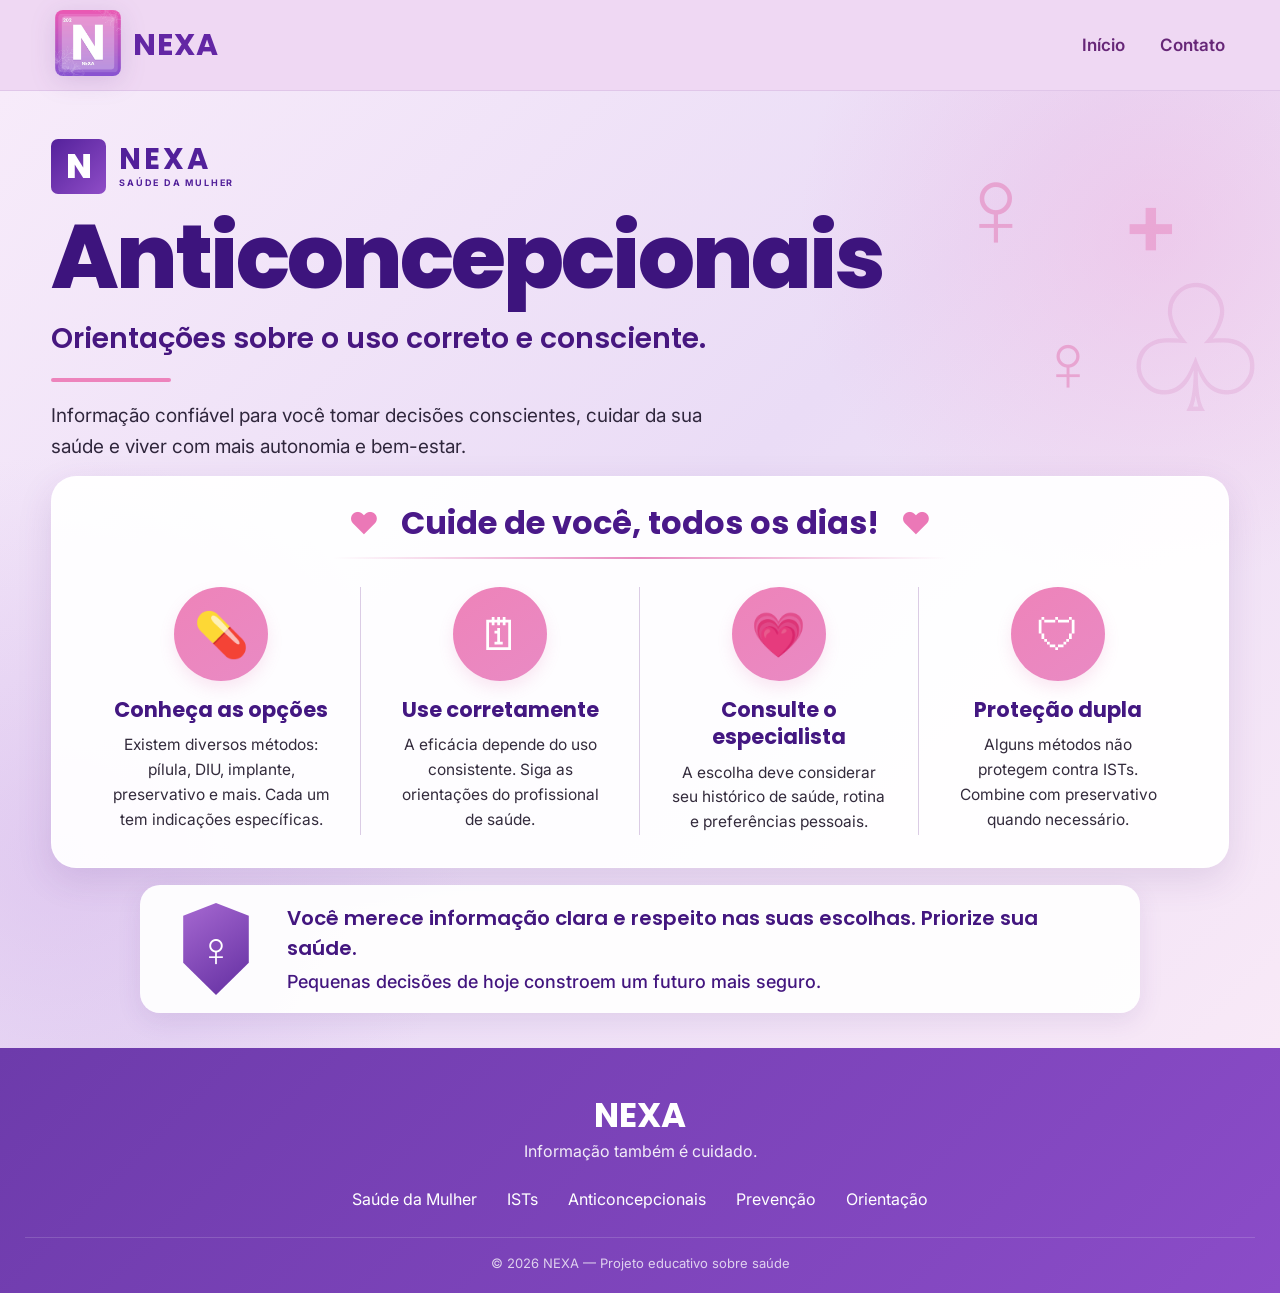
==== anticoncepcionais.html @ 10650842 "Add files via upload" ====
<!DOCTYPE html>
<html lang="pt-br">

<head>
    <meta charset="UTF-8">
    <meta name="viewport" content="width=device-width, initial-scale=1.0">

    <link rel="stylesheet" href="style4.css">

    <title>NEXA - Anticoncepcionais</title>
</head>

<body>

    <!-- =========================
         HEADER
    ========================== -->

    <header id="top">

        <div id="top1">

            <div>
                <img id="simbolo" src="img/logo.jpeg" alt="Logo NEXA">
            </div>

            <div id="nametitle">
                <h2>NEXA</h2>
            </div>

        </div>


        <nav id="nav1">

            <a href="index.html">Início</a>
            <a href="contato.html">Contato</a>

        </nav>

    </header>


    <!-- =========================
         CONTEÚDO
    ========================== -->

    <main class="pagina-anticoncepcionais">

        <!-- HERO -->

        <section class="hero-anticoncepcionais">

            <div class="hero-ant-texto">

                <div class="marca-ant">

                    <span class="logo-n-ant">N</span>

                    <div>
                        <strong>NEXA</strong>
                        <small>SAÚDE DA MULHER</small>
                    </div>

                </div>


                <h1>
                    Anticoncepcionais
                </h1>


                <h2>
                    Orientações sobre o uso correto e consciente.
                </h2>


                <div class="linha-rosa"></div>


                <p>
                    Informação confiável para você tomar decisões conscientes,
                    cuidar da sua saúde e viver com mais autonomia e bem-estar.
                </p>

            </div>


            <!-- DECORAÇÃO -->

            <div class="decoracao-ant">

                <span class="simbolo-feminino">♀</span>

                <span class="simbolo-mais">+</span>

                <span class="utero">♧</span>

                <span class="simbolo-feminino pequeno">
                    ♀
                </span>

            </div>

        </section>


        <!-- =========================
             CARDS
        ========================== -->

        <section class="box-ant">

            <div class="titulo-box-ant">

                <span>♥</span>

                <h2>
                    Cuide de você, todos os dias!
                </h2>

                <span>♥</span>

            </div>


            <div class="linha-box-ant"></div>


            <div class="cards-ant">


                <!-- CARD 1 -->

                <article class="card-ant">

                    <div class="icone-ant">
                        💊
                    </div>

                    <h3>
                        Conheça as opções
                    </h3>

                    <p>
                        Existem diversos métodos:
                        pílula, DIU, implante,
                        preservativo e mais.
                        Cada um tem indicações
                        específicas.
                    </p>

                </article>


                <!-- CARD 2 -->

                <article class="card-ant">

                    <div class="icone-ant">
                        🗓
                    </div>

                    <h3>
                        Use corretamente
                    </h3>

                    <p>
                        A eficácia depende do uso
                        consistente. Siga as
                        orientações do profissional
                        de saúde.
                    </p>

                </article>


                <!-- CARD 3 -->

                <article class="card-ant">

                    <div class="icone-ant">
                        💗
                    </div>

                    <h3>
                        Consulte o especialista
                    </h3>

                    <p>
                        A escolha deve considerar
                        seu histórico de saúde,
                        rotina e preferências
                        pessoais.
                    </p>

                </article>


                <!-- CARD 4 -->

                <article class="card-ant">

                    <div class="icone-ant">
                        🛡
                    </div>

                    <h3>
                        Proteção dupla
                    </h3>

                    <p>
                        Alguns métodos não
                        protegem contra ISTs.
                        Combine com preservativo
                        quando necessário.
                    </p>

                </article>

            </div>

        </section>


        <!-- =========================
             MENSAGEM FINAL
        ========================== -->

        <section class="mensagem-ant">

            <div class="escudo-ant">
                ♀
            </div>


            <div class="texto-mensagem-ant">

                <p>
                    Você merece informação clara e respeito nas suas escolhas.
                    Priorize sua saúde.
                </p>

                <p>
                    Pequenas decisões de hoje constroem um futuro mais seguro.
                </p>

            </div>

        </section>

    </main>


    <!-- =========================
         FOOTER
    ========================== -->

    <footer id="rodape">

        <div class="rodape-logo">
            <h2>NEXA</h2>

            <p>
                Informação também é cuidado.
            </p>
        </div>


        <div class="rodape-links">

            <a href="saude.html">
                Saúde da Mulher
            </a>

            <a href="ist.html">
                ISTs
            </a>

            <a href="anticoncepcionais.html">
                Anticoncepcionais
            </a>

            <a href="prevencao.html">
                Prevenção
            </a>

            <a href="orientacao.html">
                Orientação
            </a>

        </div>


        <div class="rodape-copy">

            <p>
                © 2026 NEXA — Projeto educativo sobre saúde
            </p>

        </div>

    </footer>

</body>

</html>
---- style4.css ----
@import url('https://fonts.googleapis.com/css2?family=Inter:wght@400;500;600;700&family=Poppins:wght@500;600;700;800&display=swap');


/* =====================================================
   RESET
===================================================== */

* {
    margin: 0;
    padding: 0;
    box-sizing: border-box;
}

html {
    scroll-behavior: smooth;
}

body {
    font-family: 'Inter', sans-serif;
    color: #24183d;
    background: #f3e6f8;
}


/* =====================================================
   HEADER + NAV
===================================================== */

#top {
    width: 100%;

    display: flex;
    align-items: center;
    justify-content: space-between;

    padding: 8px 50px;

    background: rgba(239, 215, 243, 0.95);

    backdrop-filter: blur(18px);
    -webkit-backdrop-filter: blur(18px);

    border-bottom: 1px solid rgba(91, 42, 137, 0.10);

    position: sticky;
    top: 0;

    z-index: 1000;
}


/* LOGO */

#top1 {
    display: flex;
    align-items: center;

    gap: 12px;
}


#simbolo {
    width: 58px;
    height: 58px;

    object-fit: contain;

    border-radius: 8px;

    transition: 0.3s ease;

    filter: drop-shadow(
        0 5px 12px rgba(80, 35, 130, 0.15)
    );
}


#simbolo:hover {
    transform: scale(1.05);
}


#nametitle h2 {
    margin: 0;

    font-family: 'Poppins', sans-serif;

    font-size: 27px;

    font-weight: 700;

    letter-spacing: 1px;

    color: #6326a4;
}


/* =====================================================
   NAV
===================================================== */

#nav1 {
    display: flex;

    align-items: center;

    gap: 28px;
}


#nav1 a {
    position: relative;

    padding: 8px 0;

    color: #672778;

    text-decoration: none;

    font-family: 'Inter', sans-serif;

    font-size: 15px;

    font-weight: 600;

    transition: 0.3s ease;
}


#nav1 a::after {
    content: "";

    position: absolute;

    left: 50%;
    bottom: 0;

    width: 0;
    height: 3px;

    transform: translateX(-50%);

    border-radius: 10px;

    background: linear-gradient(
        90deg,
        #e45cae,
        #7840bd
    );

    transition: 0.3s ease;
}


#nav1 a:hover {
    color: #46177b;
}


#nav1 a:hover::after {
    width: 100%;
}


/* =====================================================
   PÁGINA ANTICONCEPCIONAIS
===================================================== */

.pagina-anticoncepcionais {
    min-height: 100vh;

    padding: 35px 4% 35px;

    overflow: hidden;

    background:
        radial-gradient(
            circle at 90% 15%,
            rgba(238, 165, 216, .35),
            transparent 25%
        ),

        radial-gradient(
            circle at 5% 80%,
            rgba(191, 147, 223, .30),
            transparent 28%
        ),

        linear-gradient(
            135deg,
            #f7ebfa,
            #eadcf6 50%,
            #f8e9f7
        );
}


/* =====================================================
   HERO
===================================================== */

.hero-anticoncepcionais {
    position: relative;

    width: min(1350px, 100%);

    min-height: 300px;

    margin: auto;

    display: flex;

    align-items: center;
}


.hero-ant-texto {
    position: relative;

    z-index: 5;

    max-width: 850px;
}


/* =====================================================
   LOGO DO HERO
===================================================== */

.marca-ant {
    display: flex;

    align-items: center;

    gap: 10px;

    margin-bottom: 15px;
}


.logo-n-ant {
    width: 46px;
    height: 46px;

    display: flex;

    align-items: center;
    justify-content: center;

    border-radius: 7px;

    background: linear-gradient(
        135deg,
        #54219b,
        #8f4dc7
    );

    color: white;

    font-family: 'Poppins', sans-serif;

    font-size: 29px;

    font-weight: 800;
}


.marca-ant strong {
    display: block;

    color: #52209a;

    font-family: 'Poppins', sans-serif;

    font-size: 25px;

    line-height: 1;

    letter-spacing: 3px;
}


.marca-ant small {
    display: block;

    margin-top: 3px;

    color: #52209a;

    font-size: 8px;

    font-weight: 700;

    letter-spacing: 1.8px;
}


/* =====================================================
   TÍTULO
===================================================== */

.hero-ant-texto h1 {
    margin: 0;

    color: #3d147d;

    font-family: 'Poppins', sans-serif;

    font-size: clamp(55px, 6vw, 82px);

    line-height: 1;

    font-weight: 800;

    letter-spacing: -3px;
}


.hero-ant-texto h2 {
    margin-top: 12px;

    color: #471780;

    font-family: 'Poppins', sans-serif;

    font-size: clamp(20px, 2vw, 28px);

    font-weight: 600;
}


.linha-rosa {
    width: 100px;

    height: 3px;

    margin: 15px 0;

    border-radius: 10px;

    background: #ed83bc;
}


.hero-ant-texto > p {
    max-width: 600px;

    color: #30273d;

    font-size: 17px;

    line-height: 1.6;
}


/* =====================================================
   DECORAÇÕES
===================================================== */

.decoracao-ant {
    position: absolute;

    right: -30px;
    top: 0;

    width: 530px;
    height: 320px;

    pointer-events: none;

    opacity: .55;
}


.simbolo-feminino {
    position: absolute;

    right: 220px;
    top: 15px;

    color: #e47fb9;

    font-size: 100px;

    font-family: Arial, sans-serif;
}


.simbolo-feminino.pequeno {
    right: 160px;
    top: 190px;

    font-size: 70px;
}


.simbolo-mais {
    position: absolute;

    right: 80px;
    top: 45px;

    color: #e88bc3;

    font-size: 75px;

    font-weight: 700;
}


.utero {
    position: absolute;

    right: -15px;
    top: 115px;

    color: #d78bc5;

    font-size: 150px;

    opacity: .5;
}


/* =====================================================
   CAIXA DOS CARDS
===================================================== */

.box-ant {
    position: relative;

    z-index: 10;

    width: min(1100px, 100%);

    margin: 0 auto;

    padding: 18px 25px 25px;

    background: rgba(255, 255, 255, .94);

    border-radius: 23px;

    border: 1px solid rgba(255,255,255,.8);

    box-shadow:
        0 12px 35px rgba(91,45,135,.13);
}


/* =====================================================
   TÍTULO DOS CARDS
===================================================== */

.titulo-box-ant {
    display: flex;

    align-items: center;

    justify-content: center;

    gap: 18px;
}


.titulo-box-ant h2 {
    color: #4a1989;

    font-family: 'Poppins', sans-serif;

    font-size: 28px;

    font-weight: 700;

    text-align: center;
}


.titulo-box-ant span {
    color: #eb78b7;

    font-size: 27px;
}


.linha-box-ant {
    width: 45%;

    height: 2px;

    margin: 7px auto 24px;

    background: linear-gradient(
        90deg,
        transparent,
        #e88bbf,
        transparent
    );
}


/* =====================================================
   CARDS
===================================================== */

.cards-ant {
    display: grid;

    grid-template-columns:
        repeat(4, 1fr);
}


.card-ant {
    min-height: 215px;

    padding: 0 25px;

    text-align: center;

    border-right:
        1px solid #dbcce5;
}


.card-ant:last-child {
    border-right: none;
}


/* =====================================================
   ÍCONES
===================================================== */

.icone-ant {
    width: 82px;
    height: 82px;

    margin: 0 auto 12px;

    display: flex;

    align-items: center;
    justify-content: center;

    border-radius: 50%;

    background: linear-gradient(
        145deg,
        #ee83b9,
        #e98ac4
    );

    color: white;

    font-size: 39px;

    box-shadow:
        0 7px 15px rgba(222,102,170,.15);

    transition: .3s ease;
}


.card-ant:hover .icone-ant {
    transform: translateY(-5px);
}


.card-ant h3 {
    margin-bottom: 7px;

    color: #431781;

    font-family: 'Poppins', sans-serif;

    font-size: 18px;

    line-height: 1.3;

    font-weight: 700;
}


.card-ant p {
    max-width: 210px;

    margin: auto;

    color: #332b3c;

    font-size: 14px;

    line-height: 1.55;
}


/* =====================================================
   MENSAGEM FINAL
===================================================== */

.mensagem-ant {
    position: relative;

    z-index: 10;

    width: min(920px, 100%);

    min-height: 95px;

    margin: 17px auto 0;

    padding: 15px 30px;

    display: flex;

    align-items: center;

    gap: 25px;

    background: rgba(255,255,255,.94);

    border-radius: 20px;

    box-shadow:
        0 8px 25px rgba(91,45,135,.10);
}


.escudo-ant {
    width: 70px;
    height: 80px;

    flex-shrink: 0;

    display: flex;

    align-items: center;
    justify-content: center;

    clip-path:
        polygon(
            50% 0,
            90% 14%,
            90% 65%,
            50% 100%,
            10% 65%,
            10% 14%
        );

    background: linear-gradient(
        145deg,
        #a96bd3,
        #602c9f
    );

    color: white;

    font-size: 42px;
}


.texto-mensagem-ant {
    flex: 1;
}


.texto-mensagem-ant p {
    color: #43167f;

    font-size: 17px;

    line-height: 1.45;

    font-weight: 500;
}


.texto-mensagem-ant p:first-child {
    font-family: 'Poppins', sans-serif;

    font-size: 18px;

    font-weight: 600;

    margin-bottom: 3px;
}


/* =====================================================
   FOOTER
===================================================== */

#rodape {
    padding: 35px 20px 18px;

    text-align: center;

    color: white;

    background: linear-gradient(
        135deg,
        #6d3bab,
        #8b4cc8
    );
}


.rodape-logo h2 {
    font-family: 'Poppins', sans-serif;

    font-size: 30px;
}


.rodape-logo p {
    font-size: 14px;

    opacity: .9;
}


.rodape-links {
    display: flex;

    justify-content: center;

    flex-wrap: wrap;

    gap: 24px;

    margin: 25px 0;
}


.rodape-links a {
    color: white;

    text-decoration: none;

    font-size: 14px;

    transition: .3s;
}


.rodape-links a:hover {
    color: #f3a3d1;
}


.rodape-copy {
    padding-top: 17px;

    border-top:
        1px solid rgba(255,255,255,.2);

    font-size: 12px;

    opacity: .75;
}


/* =====================================================
   TABLET
===================================================== */

@media (max-width: 950px) {

    #top {
        padding: 8px 25px;
    }

    #nav1 {
        gap: 17px;
    }

    .decoracao-ant {
        right: -190px;

        opacity: .25;
    }

    .cards-ant {
        grid-template-columns:
            repeat(2, 1fr);

        row-gap: 25px;
    }

    .card-ant:nth-child(2) {
        border-right: none;
    }

}


/* =====================================================
   CELULAR
===================================================== */

@media (max-width: 600px) {

    /* HEADER */

    #top {
        flex-direction: column;

        align-items: center;
        justify-content: center;

        gap: 10px;

        padding: 13px 12px;
    }


    #top1 {
        gap: 9px;
    }


    #simbolo {
        width: 47px;
        height: 47px;
    }


    #nametitle h2 {
        font-size: 23px;
    }


    /* NAV */

    #nav1 {
        width: 100%;

        display: flex;

        flex-wrap: wrap;

        justify-content: center;

        gap: 7px 16px;
    }


    #nav1 a {
        font-size: 13px;
    }


    /* PÁGINA */

    .pagina-anticoncepcionais {
        padding: 25px 10px;
    }


    /* HERO */

    .hero-anticoncepcionais {
        display: block;

        min-height: auto;

        padding: 10px 5px 30px;

        text-align: center;
    }


    .marca-ant {
        justify-content: center;
    }


    .hero-ant-texto h1 {
        font-size: 43px;

        letter-spacing: -2px;
    }


    .hero-ant-texto h2 {
        font-size: 18px;

        line-height: 1.4;
    }


    .linha-rosa {
        margin: 13px auto;
    }


    .hero-ant-texto > p {
        font-size: 14px;

        line-height: 1.6;

        text-align: left;
    }


    .decoracao-ant {
        display: none;
    }


    /* BOX */

    .box-ant {
        width: 100%;

        padding: 18px 10px 20px;

        border-radius: 20px;
    }


    .titulo-box-ant {
        gap: 8px;
    }


    .titulo-box-ant h2 {
        font-size: 19px;
    }


    .titulo-box-ant span {
        font-size: 19px;
    }


    .linha-box-ant {
        width: 70%;
    }


    /* CARDS */

    .cards-ant {
        grid-template-columns: 1fr;
    }


    .card-ant {
        min-height: auto;

        padding: 27px 15px 30px;

        border-right: none;

        border-bottom:
            1px solid #dfd0e8;
    }


    .card-ant:last-child {
        border-bottom: none;
    }


    .icone-ant {
        width: 82px;
        height: 82px;
    }


    .card-ant h3 {
        font-size: 18px;
    }


    .card-ant p {
        max-width: 320px;

        font-size: 14px;
    }


    /* MENSAGEM */

    .mensagem-ant {
        width: 100%;

        padding: 17px;

        gap: 14px;

        align-items: flex-start;
    }


    .escudo-ant {
        width: 52px;
        height: 62px;

        font-size: 31px;
    }


    .texto-mensagem-ant p {
        font-size: 13px;
    }


    .texto-mensagem-ant p:first-child {
        font-size: 14px;
    }


    /* FOOTER */

    #rodape {
        padding: 30px 15px 15px;
    }


    .rodape-links {
        gap: 13px 20px;
    }

}

/* =====================================================
   AUMENTO GERAL DO LAYOUT
===================================================== */

/* HEADER */
#top {
    min-height: 88px;
    padding: 10px 55px;
}

#simbolo {
    width: 66px;
    height: 66px;
}

#nametitle h2 {
    font-size: 30px;
}

#nav1 {
    gap: 35px;
}

#nav1 a {
    font-size: 17px;
    padding: 10px 0;
}


/* =====================================================
   HERO
===================================================== */

.hero-anticoncepcionais {
    width: min(1450px, 100%);
    min-height: 350px;
}

.hero-ant-texto {
    max-width: 900px;
}

.marca-ant {
    gap: 13px;
    margin-bottom: 18px;
}

.logo-n-ant {
    width: 55px;
    height: 55px;
    font-size: 34px;
}

.marca-ant strong {
    font-size: 29px;
}

.marca-ant small {
    font-size: 9px;
}


/* TÍTULO PRINCIPAL */

.hero-ant-texto h1 {
    font-size: clamp(65px, 7vw, 95px);
}

.hero-ant-texto h2 {
    font-size: clamp(23px, 2.2vw, 31px);
    margin-top: 15px;
}

.linha-rosa {
    width: 120px;
    height: 4px;
    margin: 18px 0;
}

.hero-ant-texto > p {
    max-width: 700px;
    font-size: 19px;
    line-height: 1.65;
}


/* =====================================================
   DECORAÇÕES
===================================================== */

.decoracao-ant {
    width: 600px;
    height: 370px;
}

.simbolo-feminino {
    font-size: 115px;
}

.simbolo-feminino.pequeno {
    font-size: 82px;
}

.simbolo-mais {
    font-size: 85px;
}

.utero {
    font-size: 175px;
}


/* =====================================================
   CAIXA DOS CARDS
===================================================== */

.box-ant {
    width: min(1200px, 100%);
    padding: 22px 30px 32px;
    border-radius: 25px;
}


/* TÍTULO */

.titulo-box-ant {
    gap: 22px;
}

.titulo-box-ant h2 {
    font-size: 32px;
}

.titulo-box-ant span {
    font-size: 30px;
}

.linha-box-ant {
    width: 55%;
    margin: 10px auto 28px;
}


/* =====================================================
   CARDS
===================================================== */

.card-ant {
    min-height: 245px;
    padding: 0 30px;
}


/* ÍCONES */

.icone-ant {
    width: 94px;
    height: 94px;
    margin-bottom: 15px;
    font-size: 44px;
}


/* TÍTULOS DOS CARDS */

.card-ant h3 {
    font-size: 21px;
    line-height: 1.3;
    margin-bottom: 10px;
}


/* TEXTOS */

.card-ant p {
    max-width: 245px;
    font-size: 15.5px;
    line-height: 1.6;
}


/* =====================================================
   MENSAGEM FINAL
===================================================== */

.mensagem-ant {
    width: min(1000px, 100%);
    min-height: 120px;
    padding: 18px 35px;
    gap: 30px;
}


/* ESCUDO */

.escudo-ant {
    width: 82px;
    height: 92px;
    font-size: 48px;
}


/* TEXTO */

.texto-mensagem-ant p {
    font-size: 18px;
    line-height: 1.5;
}

.texto-mensagem-ant p:first-child {
    font-size: 20px;
    margin-bottom: 5px;
}


/* =====================================================
   FOOTER
===================================================== */

#rodape {
    padding: 42px 25px 22px;
}

.rodape-logo h2 {
    font-size: 34px;
}

.rodape-logo p {
    font-size: 16px;
}

.rodape-links {
    gap: 30px;
    margin: 28px 0;
}

.rodape-links a {
    font-size: 16px;
}

.rodape-copy {
    font-size: 13px;
}



/* =====================================================
   CELULAR — MAIOR, MAS SEM ESTOURAR A TELA
===================================================== */

@media (max-width: 600px) {

    #top {
        min-height: 100px;
        padding: 14px 12px;
    }

    #simbolo {
        width: 54px;
        height: 54px;
    }

    #nametitle h2 {
        font-size: 26px;
    }

    #nav1 {
        gap: 9px 20px;
    }

    #nav1 a {
        font-size: 14px;
    }


    /* HERO */

    .hero-anticoncepcionais {
        padding: 15px 8px 35px;
    }

    .logo-n-ant {
        width: 52px;
        height: 52px;
        font-size: 32px;
    }

    .marca-ant strong {
        font-size: 27px;
    }

    .marca-ant small {
        font-size: 8px;
    }

    .hero-ant-texto h1 {
        font-size: 52px;
        letter-spacing: -2px;
    }

    .hero-ant-texto h2 {
        font-size: 21px;
    }

    .hero-ant-texto > p {
        font-size: 16px;
        line-height: 1.65;
    }


    /* CAIXA */

    .box-ant {
        padding: 22px 12px 20px;
    }

    .titulo-box-ant h2 {
        font-size: 22px;
    }

    .titulo-box-ant span {
        font-size: 22px;
    }


    /* CARDS */

    .card-ant {
        padding: 32px 15px 35px;
    }

    .icone-ant {
        width: 92px;
        height: 92px;
        font-size: 42px;
        margin-bottom: 16px;
    }

    .card-ant h3 {
        font-size: 21px;
    }

    .card-ant p {
        max-width: 340px;
        font-size: 15.5px;
        line-height: 1.6;
    }


    /* MENSAGEM */

    .mensagem-ant {
        padding: 20px;
        gap: 16px;
    }

    .escudo-ant {
        width: 60px;
        height: 70px;
        font-size: 35px;
    }

    .texto-mensagem-ant p {
        font-size: 14.5px;
    }

    .texto-mensagem-ant p:first-child {
        font-size: 16px;
    }


    /* FOOTER */

    #rodape {
        padding: 35px 15px 18px;
    }

    .rodape-logo h2 {
        font-size: 32px;
    }

    .rodape-logo p {
        font-size: 15px;
    }

    .rodape-links {
        gap: 14px 22px;
    }

    .rodape-links a {
        font-size: 14px;
    }

}
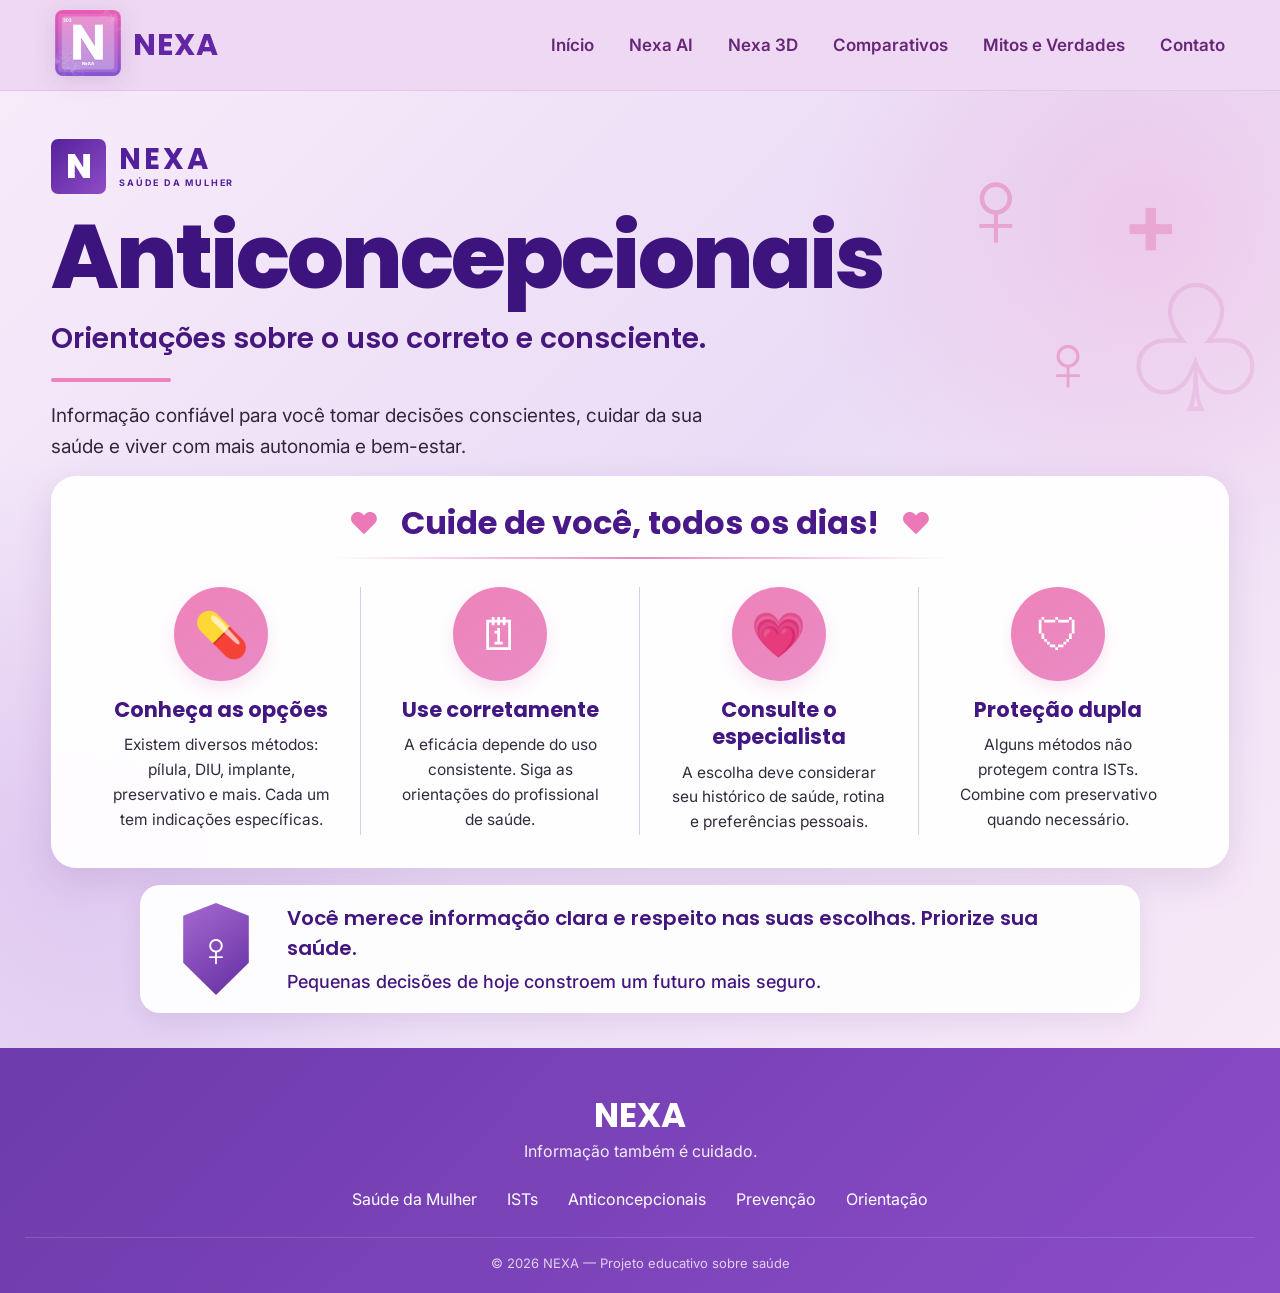
==== commit 50064675: "Add files via upload" ====
--- a/anticoncepcionais.html
+++ b/anticoncepcionais.html
@@ -30,13 +30,21 @@
 
         </div>
 
-
-        <nav id="nav1">
-
-            <a href="index.html">Início</a>
-            <a href="contato.html">Contato</a>
-
-        </nav>
+<nav id="nav1">
+
+    <a href="index.html">Início</a>
+
+    <a href="nexa-ai.html">Nexa AI</a>
+
+    <a href="nexa-3d.html">Nexa 3D</a>
+
+    <a href="comparativos.html">Comparativos</a>
+
+    <a href="mitos-verdades.html">Mitos e Verdades</a>
+
+    <a href="contato.html">Contato</a>
+
+</nav>
 
     </header>
 
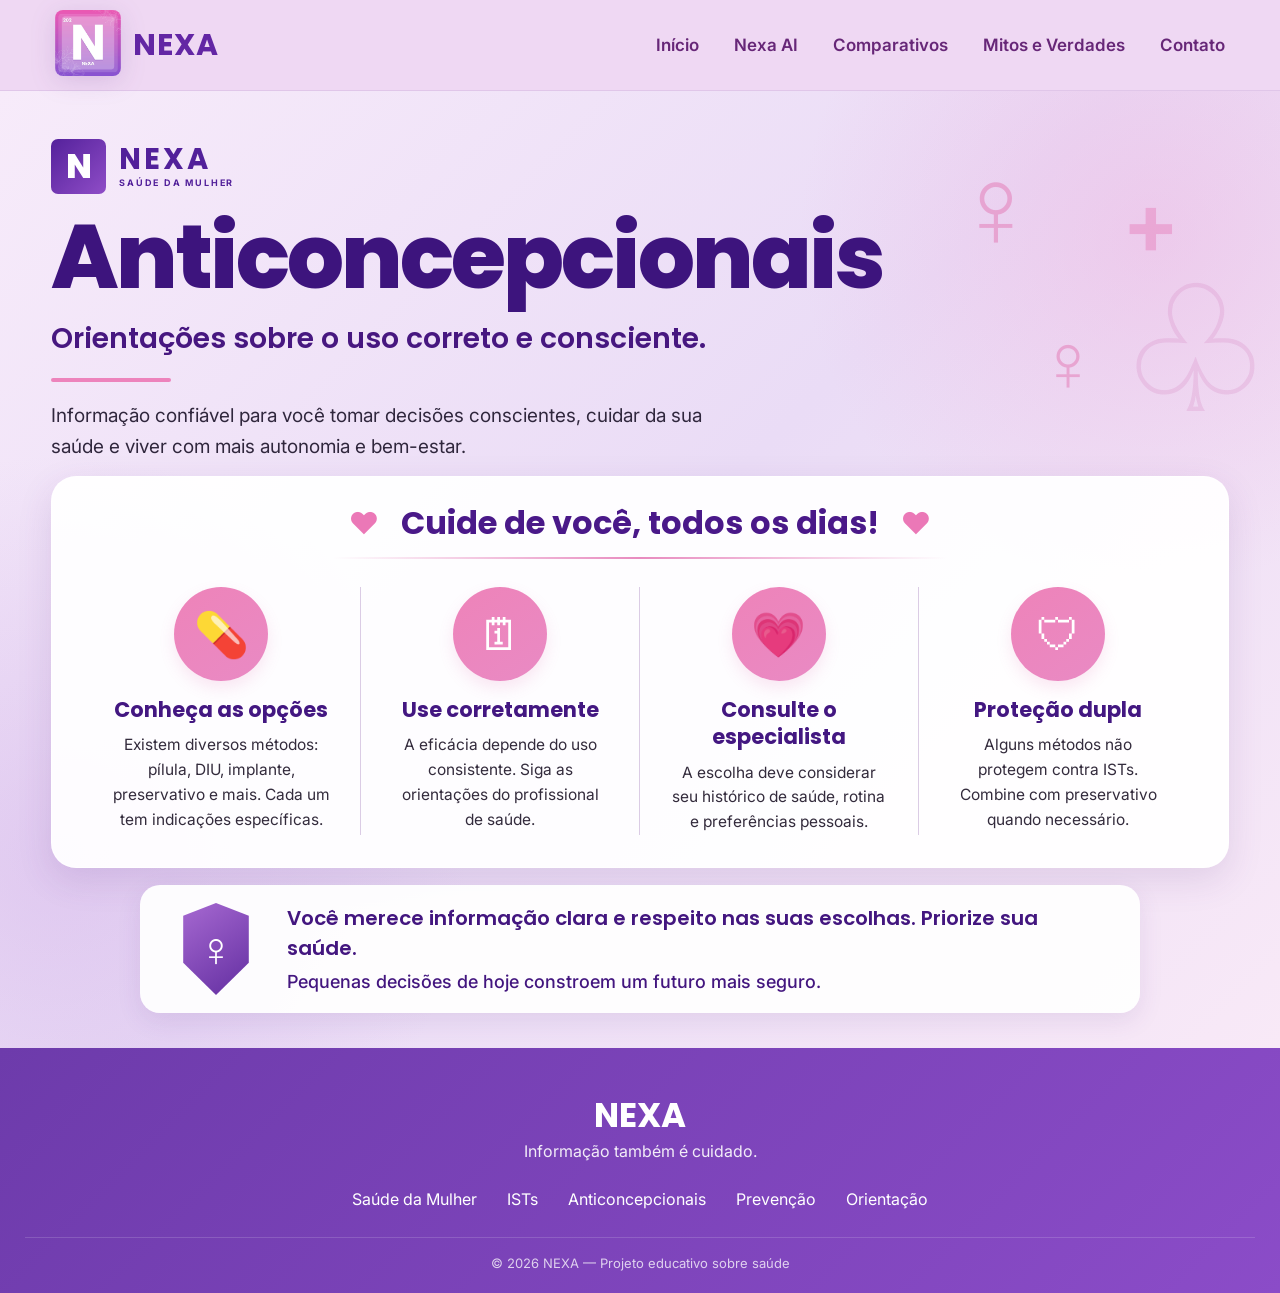
==== commit f250b27e: "Add files via upload" ====
--- a/anticoncepcionais.html
+++ b/anticoncepcionais.html
@@ -35,8 +35,6 @@
     <a href="index.html">Início</a>
 
     <a href="nexa-ai.html">Nexa AI</a>
-
-    <a href="nexa-3d.html">Nexa 3D</a>
 
     <a href="comparativos.html">Comparativos</a>
 
--- a/style4.css
+++ b/style4.css
@@ -1,1422 +1,1422 @@
-@import url('https://fonts.googleapis.com/css2?family=Inter:wght@400;500;600;700&family=Poppins:wght@500;600;700;800&display=swap');
-
-
-/* =====================================================
-   RESET
-===================================================== */
-
-* {
-    margin: 0;
-    padding: 0;
-    box-sizing: border-box;
-}
-
-html {
-    scroll-behavior: smooth;
-}
-
-body {
-    font-family: 'Inter', sans-serif;
-    color: #24183d;
-    background: #f3e6f8;
-}
-
-
-/* =====================================================
-   HEADER + NAV
-===================================================== */
-
-#top {
-    width: 100%;
-
-    display: flex;
-    align-items: center;
-    justify-content: space-between;
-
-    padding: 8px 50px;
-
-    background: rgba(239, 215, 243, 0.95);
-
-    backdrop-filter: blur(18px);
-    -webkit-backdrop-filter: blur(18px);
-
-    border-bottom: 1px solid rgba(91, 42, 137, 0.10);
-
-    position: sticky;
-    top: 0;
-
-    z-index: 1000;
-}
-
-
-/* LOGO */
-
-#top1 {
-    display: flex;
-    align-items: center;
-
-    gap: 12px;
-}
-
-
-#simbolo {
-    width: 58px;
-    height: 58px;
-
-    object-fit: contain;
-
-    border-radius: 8px;
-
-    transition: 0.3s ease;
-
-    filter: drop-shadow(
-        0 5px 12px rgba(80, 35, 130, 0.15)
-    );
-}
-
-
-#simbolo:hover {
-    transform: scale(1.05);
-}
-
-
-#nametitle h2 {
-    margin: 0;
-
-    font-family: 'Poppins', sans-serif;
-
-    font-size: 27px;
-
-    font-weight: 700;
-
-    letter-spacing: 1px;
-
-    color: #6326a4;
-}
-
-
-/* =====================================================
-   NAV
-===================================================== */
-
-#nav1 {
-    display: flex;
-
-    align-items: center;
-
-    gap: 28px;
-}
-
-
-#nav1 a {
-    position: relative;
-
-    padding: 8px 0;
-
-    color: #672778;
-
-    text-decoration: none;
-
-    font-family: 'Inter', sans-serif;
-
-    font-size: 15px;
-
-    font-weight: 600;
-
-    transition: 0.3s ease;
-}
-
-
-#nav1 a::after {
-    content: "";
-
-    position: absolute;
-
-    left: 50%;
-    bottom: 0;
-
-    width: 0;
-    height: 3px;
-
-    transform: translateX(-50%);
-
-    border-radius: 10px;
-
-    background: linear-gradient(
-        90deg,
-        #e45cae,
-        #7840bd
-    );
-
-    transition: 0.3s ease;
-}
-
-
-#nav1 a:hover {
-    color: #46177b;
-}
-
-
-#nav1 a:hover::after {
-    width: 100%;
-}
-
-
-/* =====================================================
-   PÁGINA ANTICONCEPCIONAIS
-===================================================== */
-
-.pagina-anticoncepcionais {
-    min-height: 100vh;
-
-    padding: 35px 4% 35px;
-
-    overflow: hidden;
-
-    background:
-        radial-gradient(
-            circle at 90% 15%,
-            rgba(238, 165, 216, .35),
-            transparent 25%
-        ),
-
-        radial-gradient(
-            circle at 5% 80%,
-            rgba(191, 147, 223, .30),
-            transparent 28%
-        ),
-
-        linear-gradient(
-            135deg,
-            #f7ebfa,
-            #eadcf6 50%,
-            #f8e9f7
-        );
-}
-
-
-/* =====================================================
-   HERO
-===================================================== */
-
-.hero-anticoncepcionais {
-    position: relative;
-
-    width: min(1350px, 100%);
-
-    min-height: 300px;
-
-    margin: auto;
-
-    display: flex;
-
-    align-items: center;
-}
-
-
-.hero-ant-texto {
-    position: relative;
-
-    z-index: 5;
-
-    max-width: 850px;
-}
-
-
-/* =====================================================
-   LOGO DO HERO
-===================================================== */
-
-.marca-ant {
-    display: flex;
-
-    align-items: center;
-
-    gap: 10px;
-
-    margin-bottom: 15px;
-}
-
-
-.logo-n-ant {
-    width: 46px;
-    height: 46px;
-
-    display: flex;
-
-    align-items: center;
-    justify-content: center;
-
-    border-radius: 7px;
-
-    background: linear-gradient(
-        135deg,
-        #54219b,
-        #8f4dc7
-    );
-
-    color: white;
-
-    font-family: 'Poppins', sans-serif;
-
-    font-size: 29px;
-
-    font-weight: 800;
-}
-
-
-.marca-ant strong {
-    display: block;
-
-    color: #52209a;
-
-    font-family: 'Poppins', sans-serif;
-
-    font-size: 25px;
-
-    line-height: 1;
-
-    letter-spacing: 3px;
-}
-
-
-.marca-ant small {
-    display: block;
-
-    margin-top: 3px;
-
-    color: #52209a;
-
-    font-size: 8px;
-
-    font-weight: 700;
-
-    letter-spacing: 1.8px;
-}
-
-
-/* =====================================================
-   TÍTULO
-===================================================== */
-
-.hero-ant-texto h1 {
-    margin: 0;
-
-    color: #3d147d;
-
-    font-family: 'Poppins', sans-serif;
-
-    font-size: clamp(55px, 6vw, 82px);
-
-    line-height: 1;
-
-    font-weight: 800;
-
-    letter-spacing: -3px;
-}
-
-
-.hero-ant-texto h2 {
-    margin-top: 12px;
-
-    color: #471780;
-
-    font-family: 'Poppins', sans-serif;
-
-    font-size: clamp(20px, 2vw, 28px);
-
-    font-weight: 600;
-}
-
-
-.linha-rosa {
-    width: 100px;
-
-    height: 3px;
-
-    margin: 15px 0;
-
-    border-radius: 10px;
-
-    background: #ed83bc;
-}
-
-
-.hero-ant-texto > p {
-    max-width: 600px;
-
-    color: #30273d;
-
-    font-size: 17px;
-
-    line-height: 1.6;
-}
-
-
-/* =====================================================
-   DECORAÇÕES
-===================================================== */
-
-.decoracao-ant {
-    position: absolute;
-
-    right: -30px;
-    top: 0;
-
-    width: 530px;
-    height: 320px;
-
-    pointer-events: none;
-
-    opacity: .55;
-}
-
-
-.simbolo-feminino {
-    position: absolute;
-
-    right: 220px;
-    top: 15px;
-
-    color: #e47fb9;
-
-    font-size: 100px;
-
-    font-family: Arial, sans-serif;
-}
-
-
-.simbolo-feminino.pequeno {
-    right: 160px;
-    top: 190px;
-
-    font-size: 70px;
-}
-
-
-.simbolo-mais {
-    position: absolute;
-
-    right: 80px;
-    top: 45px;
-
-    color: #e88bc3;
-
-    font-size: 75px;
-
-    font-weight: 700;
-}
-
-
-.utero {
-    position: absolute;
-
-    right: -15px;
-    top: 115px;
-
-    color: #d78bc5;
-
-    font-size: 150px;
-
-    opacity: .5;
-}
-
-
-/* =====================================================
-   CAIXA DOS CARDS
-===================================================== */
-
-.box-ant {
-    position: relative;
-
-    z-index: 10;
-
-    width: min(1100px, 100%);
-
-    margin: 0 auto;
-
-    padding: 18px 25px 25px;
-
-    background: rgba(255, 255, 255, .94);
-
-    border-radius: 23px;
-
-    border: 1px solid rgba(255,255,255,.8);
-
-    box-shadow:
-        0 12px 35px rgba(91,45,135,.13);
-}
-
-
-/* =====================================================
-   TÍTULO DOS CARDS
-===================================================== */
-
-.titulo-box-ant {
-    display: flex;
-
-    align-items: center;
-
-    justify-content: center;
-
-    gap: 18px;
-}
-
-
-.titulo-box-ant h2 {
-    color: #4a1989;
-
-    font-family: 'Poppins', sans-serif;
-
-    font-size: 28px;
-
-    font-weight: 700;
-
-    text-align: center;
-}
-
-
-.titulo-box-ant span {
-    color: #eb78b7;
-
-    font-size: 27px;
-}
-
-
-.linha-box-ant {
-    width: 45%;
-
-    height: 2px;
-
-    margin: 7px auto 24px;
-
-    background: linear-gradient(
-        90deg,
-        transparent,
-        #e88bbf,
-        transparent
-    );
-}
-
-
-/* =====================================================
-   CARDS
-===================================================== */
-
-.cards-ant {
-    display: grid;
-
-    grid-template-columns:
-        repeat(4, 1fr);
-}
-
-
-.card-ant {
-    min-height: 215px;
-
-    padding: 0 25px;
-
-    text-align: center;
-
-    border-right:
-        1px solid #dbcce5;
-}
-
-
-.card-ant:last-child {
-    border-right: none;
-}
-
-
-/* =====================================================
-   ÍCONES
-===================================================== */
-
-.icone-ant {
-    width: 82px;
-    height: 82px;
-
-    margin: 0 auto 12px;
-
-    display: flex;
-
-    align-items: center;
-    justify-content: center;
-
-    border-radius: 50%;
-
-    background: linear-gradient(
-        145deg,
-        #ee83b9,
-        #e98ac4
-    );
-
-    color: white;
-
-    font-size: 39px;
-
-    box-shadow:
-        0 7px 15px rgba(222,102,170,.15);
-
-    transition: .3s ease;
-}
-
-
-.card-ant:hover .icone-ant {
-    transform: translateY(-5px);
-}
-
-
-.card-ant h3 {
-    margin-bottom: 7px;
-
-    color: #431781;
-
-    font-family: 'Poppins', sans-serif;
-
-    font-size: 18px;
-
-    line-height: 1.3;
-
-    font-weight: 700;
-}
-
-
-.card-ant p {
-    max-width: 210px;
-
-    margin: auto;
-
-    color: #332b3c;
-
-    font-size: 14px;
-
-    line-height: 1.55;
-}
-
-
-/* =====================================================
-   MENSAGEM FINAL
-===================================================== */
-
-.mensagem-ant {
-    position: relative;
-
-    z-index: 10;
-
-    width: min(920px, 100%);
-
-    min-height: 95px;
-
-    margin: 17px auto 0;
-
-    padding: 15px 30px;
-
-    display: flex;
-
-    align-items: center;
-
-    gap: 25px;
-
-    background: rgba(255,255,255,.94);
-
-    border-radius: 20px;
-
-    box-shadow:
-        0 8px 25px rgba(91,45,135,.10);
-}
-
-
-.escudo-ant {
-    width: 70px;
-    height: 80px;
-
-    flex-shrink: 0;
-
-    display: flex;
-
-    align-items: center;
-    justify-content: center;
-
-    clip-path:
-        polygon(
-            50% 0,
-            90% 14%,
-            90% 65%,
-            50% 100%,
-            10% 65%,
-            10% 14%
-        );
-
-    background: linear-gradient(
-        145deg,
-        #a96bd3,
-        #602c9f
-    );
-
-    color: white;
-
-    font-size: 42px;
-}
-
-
-.texto-mensagem-ant {
-    flex: 1;
-}
-
-
-.texto-mensagem-ant p {
-    color: #43167f;
-
-    font-size: 17px;
-
-    line-height: 1.45;
-
-    font-weight: 500;
-}
-
-
-.texto-mensagem-ant p:first-child {
-    font-family: 'Poppins', sans-serif;
-
-    font-size: 18px;
-
-    font-weight: 600;
-
-    margin-bottom: 3px;
-}
-
-
-/* =====================================================
-   FOOTER
-===================================================== */
-
-#rodape {
-    padding: 35px 20px 18px;
-
-    text-align: center;
-
-    color: white;
-
-    background: linear-gradient(
-        135deg,
-        #6d3bab,
-        #8b4cc8
-    );
-}
-
-
-.rodape-logo h2 {
-    font-family: 'Poppins', sans-serif;
-
-    font-size: 30px;
-}
-
-
-.rodape-logo p {
-    font-size: 14px;
-
-    opacity: .9;
-}
-
-
-.rodape-links {
-    display: flex;
-
-    justify-content: center;
-
-    flex-wrap: wrap;
-
-    gap: 24px;
-
-    margin: 25px 0;
-}
-
-
-.rodape-links a {
-    color: white;
-
-    text-decoration: none;
-
-    font-size: 14px;
-
-    transition: .3s;
-}
-
-
-.rodape-links a:hover {
-    color: #f3a3d1;
-}
-
-
-.rodape-copy {
-    padding-top: 17px;
-
-    border-top:
-        1px solid rgba(255,255,255,.2);
-
-    font-size: 12px;
-
-    opacity: .75;
-}
-
-
-/* =====================================================
-   TABLET
-===================================================== */
-
-@media (max-width: 950px) {
-
-    #top {
-        padding: 8px 25px;
-    }
-
-    #nav1 {
-        gap: 17px;
-    }
-
-    .decoracao-ant {
-        right: -190px;
-
-        opacity: .25;
-    }
-
-    .cards-ant {
-        grid-template-columns:
-            repeat(2, 1fr);
-
-        row-gap: 25px;
-    }
-
-    .card-ant:nth-child(2) {
-        border-right: none;
-    }
-
-}
-
-
-/* =====================================================
-   CELULAR
-===================================================== */
-
-@media (max-width: 600px) {
-
-    /* HEADER */
-
-    #top {
-        flex-direction: column;
-
-        align-items: center;
-        justify-content: center;
-
-        gap: 10px;
-
-        padding: 13px 12px;
-    }
-
-
-    #top1 {
-        gap: 9px;
-    }
-
-
-    #simbolo {
-        width: 47px;
-        height: 47px;
-    }
-
-
-    #nametitle h2 {
-        font-size: 23px;
-    }
-
-
-    /* NAV */
-
-    #nav1 {
-        width: 100%;
-
-        display: flex;
-
-        flex-wrap: wrap;
-
-        justify-content: center;
-
-        gap: 7px 16px;
-    }
-
-
-    #nav1 a {
-        font-size: 13px;
-    }
-
-
-    /* PÁGINA */
-
-    .pagina-anticoncepcionais {
-        padding: 25px 10px;
-    }
-
-
-    /* HERO */
-
-    .hero-anticoncepcionais {
-        display: block;
-
-        min-height: auto;
-
-        padding: 10px 5px 30px;
-
-        text-align: center;
-    }
-
-
-    .marca-ant {
-        justify-content: center;
-    }
-
-
-    .hero-ant-texto h1 {
-        font-size: 43px;
-
-        letter-spacing: -2px;
-    }
-
-
-    .hero-ant-texto h2 {
-        font-size: 18px;
-
-        line-height: 1.4;
-    }
-
-
-    .linha-rosa {
-        margin: 13px auto;
-    }
-
-
-    .hero-ant-texto > p {
-        font-size: 14px;
-
-        line-height: 1.6;
-
-        text-align: left;
-    }
-
-
-    .decoracao-ant {
-        display: none;
-    }
-
-
-    /* BOX */
-
-    .box-ant {
-        width: 100%;
-
-        padding: 18px 10px 20px;
-
-        border-radius: 20px;
-    }
-
-
-    .titulo-box-ant {
-        gap: 8px;
-    }
-
-
-    .titulo-box-ant h2 {
-        font-size: 19px;
-    }
-
-
-    .titulo-box-ant span {
-        font-size: 19px;
-    }
-
-
-    .linha-box-ant {
-        width: 70%;
-    }
-
-
-    /* CARDS */
-
-    .cards-ant {
-        grid-template-columns: 1fr;
-    }
-
-
-    .card-ant {
-        min-height: auto;
-
-        padding: 27px 15px 30px;
-
-        border-right: none;
-
-        border-bottom:
-            1px solid #dfd0e8;
-    }
-
-
-    .card-ant:last-child {
-        border-bottom: none;
-    }
-
-
-    .icone-ant {
-        width: 82px;
-        height: 82px;
-    }
-
-
-    .card-ant h3 {
-        font-size: 18px;
-    }
-
-
-    .card-ant p {
-        max-width: 320px;
-
-        font-size: 14px;
-    }
-
-
-    /* MENSAGEM */
-
-    .mensagem-ant {
-        width: 100%;
-
-        padding: 17px;
-
-        gap: 14px;
-
-        align-items: flex-start;
-    }
-
-
-    .escudo-ant {
-        width: 52px;
-        height: 62px;
-
-        font-size: 31px;
-    }
-
-
-    .texto-mensagem-ant p {
-        font-size: 13px;
-    }
-
-
-    .texto-mensagem-ant p:first-child {
-        font-size: 14px;
-    }
-
-
-    /* FOOTER */
-
-    #rodape {
-        padding: 30px 15px 15px;
-    }
-
-
-    .rodape-links {
-        gap: 13px 20px;
-    }
-
-}
-
-/* =====================================================
-   AUMENTO GERAL DO LAYOUT
-===================================================== */
-
-/* HEADER */
-#top {
-    min-height: 88px;
-    padding: 10px 55px;
-}
-
-#simbolo {
-    width: 66px;
-    height: 66px;
-}
-
-#nametitle h2 {
-    font-size: 30px;
-}
-
-#nav1 {
-    gap: 35px;
-}
-
-#nav1 a {
-    font-size: 17px;
-    padding: 10px 0;
-}
-
-
-/* =====================================================
-   HERO
-===================================================== */
-
-.hero-anticoncepcionais {
-    width: min(1450px, 100%);
-    min-height: 350px;
-}
-
-.hero-ant-texto {
-    max-width: 900px;
-}
-
-.marca-ant {
-    gap: 13px;
-    margin-bottom: 18px;
-}
-
-.logo-n-ant {
-    width: 55px;
-    height: 55px;
-    font-size: 34px;
-}
-
-.marca-ant strong {
-    font-size: 29px;
-}
-
-.marca-ant small {
-    font-size: 9px;
-}
-
-
-/* TÍTULO PRINCIPAL */
-
-.hero-ant-texto h1 {
-    font-size: clamp(65px, 7vw, 95px);
-}
-
-.hero-ant-texto h2 {
-    font-size: clamp(23px, 2.2vw, 31px);
-    margin-top: 15px;
-}
-
-.linha-rosa {
-    width: 120px;
-    height: 4px;
-    margin: 18px 0;
-}
-
-.hero-ant-texto > p {
-    max-width: 700px;
-    font-size: 19px;
-    line-height: 1.65;
-}
-
-
-/* =====================================================
-   DECORAÇÕES
-===================================================== */
-
-.decoracao-ant {
-    width: 600px;
-    height: 370px;
-}
-
-.simbolo-feminino {
-    font-size: 115px;
-}
-
-.simbolo-feminino.pequeno {
-    font-size: 82px;
-}
-
-.simbolo-mais {
-    font-size: 85px;
-}
-
-.utero {
-    font-size: 175px;
-}
-
-
-/* =====================================================
-   CAIXA DOS CARDS
-===================================================== */
-
-.box-ant {
-    width: min(1200px, 100%);
-    padding: 22px 30px 32px;
-    border-radius: 25px;
-}
-
-
-/* TÍTULO */
-
-.titulo-box-ant {
-    gap: 22px;
-}
-
-.titulo-box-ant h2 {
-    font-size: 32px;
-}
-
-.titulo-box-ant span {
-    font-size: 30px;
-}
-
-.linha-box-ant {
-    width: 55%;
-    margin: 10px auto 28px;
-}
-
-
-/* =====================================================
-   CARDS
-===================================================== */
-
-.card-ant {
-    min-height: 245px;
-    padding: 0 30px;
-}
-
-
-/* ÍCONES */
-
-.icone-ant {
-    width: 94px;
-    height: 94px;
-    margin-bottom: 15px;
-    font-size: 44px;
-}
-
-
-/* TÍTULOS DOS CARDS */
-
-.card-ant h3 {
-    font-size: 21px;
-    line-height: 1.3;
-    margin-bottom: 10px;
-}
-
-
-/* TEXTOS */
-
-.card-ant p {
-    max-width: 245px;
-    font-size: 15.5px;
-    line-height: 1.6;
-}
-
-
-/* =====================================================
-   MENSAGEM FINAL
-===================================================== */
-
-.mensagem-ant {
-    width: min(1000px, 100%);
-    min-height: 120px;
-    padding: 18px 35px;
-    gap: 30px;
-}
-
-
-/* ESCUDO */
-
-.escudo-ant {
-    width: 82px;
-    height: 92px;
-    font-size: 48px;
-}
-
-
-/* TEXTO */
-
-.texto-mensagem-ant p {
-    font-size: 18px;
-    line-height: 1.5;
-}
-
-.texto-mensagem-ant p:first-child {
-    font-size: 20px;
-    margin-bottom: 5px;
-}
-
-
-/* =====================================================
-   FOOTER
-===================================================== */
-
-#rodape {
-    padding: 42px 25px 22px;
-}
-
-.rodape-logo h2 {
-    font-size: 34px;
-}
-
-.rodape-logo p {
-    font-size: 16px;
-}
-
-.rodape-links {
-    gap: 30px;
-    margin: 28px 0;
-}
-
-.rodape-links a {
-    font-size: 16px;
-}
-
-.rodape-copy {
-    font-size: 13px;
-}
-
-
-
-/* =====================================================
-   CELULAR — MAIOR, MAS SEM ESTOURAR A TELA
-===================================================== */
-
-@media (max-width: 600px) {
-
-    #top {
-        min-height: 100px;
-        padding: 14px 12px;
-    }
-
-    #simbolo {
-        width: 54px;
-        height: 54px;
-    }
-
-    #nametitle h2 {
-        font-size: 26px;
-    }
-
-    #nav1 {
-        gap: 9px 20px;
-    }
-
-    #nav1 a {
-        font-size: 14px;
-    }
-
-
-    /* HERO */
-
-    .hero-anticoncepcionais {
-        padding: 15px 8px 35px;
-    }
-
-    .logo-n-ant {
-        width: 52px;
-        height: 52px;
-        font-size: 32px;
-    }
-
-    .marca-ant strong {
-        font-size: 27px;
-    }
-
-    .marca-ant small {
-        font-size: 8px;
-    }
-
-    .hero-ant-texto h1 {
-        font-size: 52px;
-        letter-spacing: -2px;
-    }
-
-    .hero-ant-texto h2 {
-        font-size: 21px;
-    }
-
-    .hero-ant-texto > p {
-        font-size: 16px;
-        line-height: 1.65;
-    }
-
-
-    /* CAIXA */
-
-    .box-ant {
-        padding: 22px 12px 20px;
-    }
-
-    .titulo-box-ant h2 {
-        font-size: 22px;
-    }
-
-    .titulo-box-ant span {
-        font-size: 22px;
-    }
-
-
-    /* CARDS */
-
-    .card-ant {
-        padding: 32px 15px 35px;
-    }
-
-    .icone-ant {
-        width: 92px;
-        height: 92px;
-        font-size: 42px;
-        margin-bottom: 16px;
-    }
-
-    .card-ant h3 {
-        font-size: 21px;
-    }
-
-    .card-ant p {
-        max-width: 340px;
-        font-size: 15.5px;
-        line-height: 1.6;
-    }
-
-
-    /* MENSAGEM */
-
-    .mensagem-ant {
-        padding: 20px;
-        gap: 16px;
-    }
-
-    .escudo-ant {
-        width: 60px;
-        height: 70px;
-        font-size: 35px;
-    }
-
-    .texto-mensagem-ant p {
-        font-size: 14.5px;
-    }
-
-    .texto-mensagem-ant p:first-child {
-        font-size: 16px;
-    }
-
-
-    /* FOOTER */
-
-    #rodape {
-        padding: 35px 15px 18px;
-    }
-
-    .rodape-logo h2 {
-        font-size: 32px;
-    }
-
-    .rodape-logo p {
-        font-size: 15px;
-    }
-
-    .rodape-links {
-        gap: 14px 22px;
-    }
-
-    .rodape-links a {
-        font-size: 14px;
-    }
-
+@import url('https://fonts.googleapis.com/css2?family=Inter:wght@400;500;600;700&family=Poppins:wght@500;600;700;800&display=swap');
+
+
+/* =====================================================
+   RESET
+===================================================== */
+
+* {
+    margin: 0;
+    padding: 0;
+    box-sizing: border-box;
+}
+
+html {
+    scroll-behavior: smooth;
+}
+
+body {
+    font-family: 'Inter', sans-serif;
+    color: #24183d;
+    background: #f3e6f8;
+}
+
+
+/* =====================================================
+   HEADER + NAV
+===================================================== */
+
+#top {
+    width: 100%;
+
+    display: flex;
+    align-items: center;
+    justify-content: space-between;
+
+    padding: 8px 50px;
+
+    background: rgba(239, 215, 243, 0.95);
+
+    backdrop-filter: blur(18px);
+    -webkit-backdrop-filter: blur(18px);
+
+    border-bottom: 1px solid rgba(91, 42, 137, 0.10);
+
+    position: sticky;
+    top: 0;
+
+    z-index: 1000;
+}
+
+
+/* LOGO */
+
+#top1 {
+    display: flex;
+    align-items: center;
+
+    gap: 12px;
+}
+
+
+#simbolo {
+    width: 58px;
+    height: 58px;
+
+    object-fit: contain;
+
+    border-radius: 8px;
+
+    transition: 0.3s ease;
+
+    filter: drop-shadow(
+        0 5px 12px rgba(80, 35, 130, 0.15)
+    );
+}
+
+
+#simbolo:hover {
+    transform: scale(1.05);
+}
+
+
+#nametitle h2 {
+    margin: 0;
+
+    font-family: 'Poppins', sans-serif;
+
+    font-size: 27px;
+
+    font-weight: 700;
+
+    letter-spacing: 1px;
+
+    color: #6326a4;
+}
+
+
+/* =====================================================
+   NAV
+===================================================== */
+
+#nav1 {
+    display: flex;
+
+    align-items: center;
+
+    gap: 28px;
+}
+
+
+#nav1 a {
+    position: relative;
+
+    padding: 8px 0;
+
+    color: #672778;
+
+    text-decoration: none;
+
+    font-family: 'Inter', sans-serif;
+
+    font-size: 15px;
+
+    font-weight: 600;
+
+    transition: 0.3s ease;
+}
+
+
+#nav1 a::after {
+    content: "";
+
+    position: absolute;
+
+    left: 50%;
+    bottom: 0;
+
+    width: 0;
+    height: 3px;
+
+    transform: translateX(-50%);
+
+    border-radius: 10px;
+
+    background: linear-gradient(
+        90deg,
+        #e45cae,
+        #7840bd
+    );
+
+    transition: 0.3s ease;
+}
+
+
+#nav1 a:hover {
+    color: #46177b;
+}
+
+
+#nav1 a:hover::after {
+    width: 100%;
+}
+
+
+/* =====================================================
+   PÁGINA ANTICONCEPCIONAIS
+===================================================== */
+
+.pagina-anticoncepcionais {
+    min-height: 100vh;
+
+    padding: 35px 4% 35px;
+
+    overflow: hidden;
+
+    background:
+        radial-gradient(
+            circle at 90% 15%,
+            rgba(238, 165, 216, .35),
+            transparent 25%
+        ),
+
+        radial-gradient(
+            circle at 5% 80%,
+            rgba(191, 147, 223, .30),
+            transparent 28%
+        ),
+
+        linear-gradient(
+            135deg,
+            #f7ebfa,
+            #eadcf6 50%,
+            #f8e9f7
+        );
+}
+
+
+/* =====================================================
+   HERO
+===================================================== */
+
+.hero-anticoncepcionais {
+    position: relative;
+
+    width: min(1350px, 100%);
+
+    min-height: 300px;
+
+    margin: auto;
+
+    display: flex;
+
+    align-items: center;
+}
+
+
+.hero-ant-texto {
+    position: relative;
+
+    z-index: 5;
+
+    max-width: 850px;
+}
+
+
+/* =====================================================
+   LOGO DO HERO
+===================================================== */
+
+.marca-ant {
+    display: flex;
+
+    align-items: center;
+
+    gap: 10px;
+
+    margin-bottom: 15px;
+}
+
+
+.logo-n-ant {
+    width: 46px;
+    height: 46px;
+
+    display: flex;
+
+    align-items: center;
+    justify-content: center;
+
+    border-radius: 7px;
+
+    background: linear-gradient(
+        135deg,
+        #54219b,
+        #8f4dc7
+    );
+
+    color: white;
+
+    font-family: 'Poppins', sans-serif;
+
+    font-size: 29px;
+
+    font-weight: 800;
+}
+
+
+.marca-ant strong {
+    display: block;
+
+    color: #52209a;
+
+    font-family: 'Poppins', sans-serif;
+
+    font-size: 25px;
+
+    line-height: 1;
+
+    letter-spacing: 3px;
+}
+
+
+.marca-ant small {
+    display: block;
+
+    margin-top: 3px;
+
+    color: #52209a;
+
+    font-size: 8px;
+
+    font-weight: 700;
+
+    letter-spacing: 1.8px;
+}
+
+
+/* =====================================================
+   TÍTULO
+===================================================== */
+
+.hero-ant-texto h1 {
+    margin: 0;
+
+    color: #3d147d;
+
+    font-family: 'Poppins', sans-serif;
+
+    font-size: clamp(55px, 6vw, 82px);
+
+    line-height: 1;
+
+    font-weight: 800;
+
+    letter-spacing: -3px;
+}
+
+
+.hero-ant-texto h2 {
+    margin-top: 12px;
+
+    color: #471780;
+
+    font-family: 'Poppins', sans-serif;
+
+    font-size: clamp(20px, 2vw, 28px);
+
+    font-weight: 600;
+}
+
+
+.linha-rosa {
+    width: 100px;
+
+    height: 3px;
+
+    margin: 15px 0;
+
+    border-radius: 10px;
+
+    background: #ed83bc;
+}
+
+
+.hero-ant-texto > p {
+    max-width: 600px;
+
+    color: #30273d;
+
+    font-size: 17px;
+
+    line-height: 1.6;
+}
+
+
+/* =====================================================
+   DECORAÇÕES
+===================================================== */
+
+.decoracao-ant {
+    position: absolute;
+
+    right: -30px;
+    top: 0;
+
+    width: 530px;
+    height: 320px;
+
+    pointer-events: none;
+
+    opacity: .55;
+}
+
+
+.simbolo-feminino {
+    position: absolute;
+
+    right: 220px;
+    top: 15px;
+
+    color: #e47fb9;
+
+    font-size: 100px;
+
+    font-family: Arial, sans-serif;
+}
+
+
+.simbolo-feminino.pequeno {
+    right: 160px;
+    top: 190px;
+
+    font-size: 70px;
+}
+
+
+.simbolo-mais {
+    position: absolute;
+
+    right: 80px;
+    top: 45px;
+
+    color: #e88bc3;
+
+    font-size: 75px;
+
+    font-weight: 700;
+}
+
+
+.utero {
+    position: absolute;
+
+    right: -15px;
+    top: 115px;
+
+    color: #d78bc5;
+
+    font-size: 150px;
+
+    opacity: .5;
+}
+
+
+/* =====================================================
+   CAIXA DOS CARDS
+===================================================== */
+
+.box-ant {
+    position: relative;
+
+    z-index: 10;
+
+    width: min(1100px, 100%);
+
+    margin: 0 auto;
+
+    padding: 18px 25px 25px;
+
+    background: rgba(255, 255, 255, .94);
+
+    border-radius: 23px;
+
+    border: 1px solid rgba(255,255,255,.8);
+
+    box-shadow:
+        0 12px 35px rgba(91,45,135,.13);
+}
+
+
+/* =====================================================
+   TÍTULO DOS CARDS
+===================================================== */
+
+.titulo-box-ant {
+    display: flex;
+
+    align-items: center;
+
+    justify-content: center;
+
+    gap: 18px;
+}
+
+
+.titulo-box-ant h2 {
+    color: #4a1989;
+
+    font-family: 'Poppins', sans-serif;
+
+    font-size: 28px;
+
+    font-weight: 700;
+
+    text-align: center;
+}
+
+
+.titulo-box-ant span {
+    color: #eb78b7;
+
+    font-size: 27px;
+}
+
+
+.linha-box-ant {
+    width: 45%;
+
+    height: 2px;
+
+    margin: 7px auto 24px;
+
+    background: linear-gradient(
+        90deg,
+        transparent,
+        #e88bbf,
+        transparent
+    );
+}
+
+
+/* =====================================================
+   CARDS
+===================================================== */
+
+.cards-ant {
+    display: grid;
+
+    grid-template-columns:
+        repeat(4, 1fr);
+}
+
+
+.card-ant {
+    min-height: 215px;
+
+    padding: 0 25px;
+
+    text-align: center;
+
+    border-right:
+        1px solid #dbcce5;
+}
+
+
+.card-ant:last-child {
+    border-right: none;
+}
+
+
+/* =====================================================
+   ÍCONES
+===================================================== */
+
+.icone-ant {
+    width: 82px;
+    height: 82px;
+
+    margin: 0 auto 12px;
+
+    display: flex;
+
+    align-items: center;
+    justify-content: center;
+
+    border-radius: 50%;
+
+    background: linear-gradient(
+        145deg,
+        #ee83b9,
+        #e98ac4
+    );
+
+    color: white;
+
+    font-size: 39px;
+
+    box-shadow:
+        0 7px 15px rgba(222,102,170,.15);
+
+    transition: .3s ease;
+}
+
+
+.card-ant:hover .icone-ant {
+    transform: translateY(-5px);
+}
+
+
+.card-ant h3 {
+    margin-bottom: 7px;
+
+    color: #431781;
+
+    font-family: 'Poppins', sans-serif;
+
+    font-size: 18px;
+
+    line-height: 1.3;
+
+    font-weight: 700;
+}
+
+
+.card-ant p {
+    max-width: 210px;
+
+    margin: auto;
+
+    color: #332b3c;
+
+    font-size: 14px;
+
+    line-height: 1.55;
+}
+
+
+/* =====================================================
+   MENSAGEM FINAL
+===================================================== */
+
+.mensagem-ant {
+    position: relative;
+
+    z-index: 10;
+
+    width: min(920px, 100%);
+
+    min-height: 95px;
+
+    margin: 17px auto 0;
+
+    padding: 15px 30px;
+
+    display: flex;
+
+    align-items: center;
+
+    gap: 25px;
+
+    background: rgba(255,255,255,.94);
+
+    border-radius: 20px;
+
+    box-shadow:
+        0 8px 25px rgba(91,45,135,.10);
+}
+
+
+.escudo-ant {
+    width: 70px;
+    height: 80px;
+
+    flex-shrink: 0;
+
+    display: flex;
+
+    align-items: center;
+    justify-content: center;
+
+    clip-path:
+        polygon(
+            50% 0,
+            90% 14%,
+            90% 65%,
+            50% 100%,
+            10% 65%,
+            10% 14%
+        );
+
+    background: linear-gradient(
+        145deg,
+        #a96bd3,
+        #602c9f
+    );
+
+    color: white;
+
+    font-size: 42px;
+}
+
+
+.texto-mensagem-ant {
+    flex: 1;
+}
+
+
+.texto-mensagem-ant p {
+    color: #43167f;
+
+    font-size: 17px;
+
+    line-height: 1.45;
+
+    font-weight: 500;
+}
+
+
+.texto-mensagem-ant p:first-child {
+    font-family: 'Poppins', sans-serif;
+
+    font-size: 18px;
+
+    font-weight: 600;
+
+    margin-bottom: 3px;
+}
+
+
+/* =====================================================
+   FOOTER
+===================================================== */
+
+#rodape {
+    padding: 35px 20px 18px;
+
+    text-align: center;
+
+    color: white;
+
+    background: linear-gradient(
+        135deg,
+        #6d3bab,
+        #8b4cc8
+    );
+}
+
+
+.rodape-logo h2 {
+    font-family: 'Poppins', sans-serif;
+
+    font-size: 30px;
+}
+
+
+.rodape-logo p {
+    font-size: 14px;
+
+    opacity: .9;
+}
+
+
+.rodape-links {
+    display: flex;
+
+    justify-content: center;
+
+    flex-wrap: wrap;
+
+    gap: 24px;
+
+    margin: 25px 0;
+}
+
+
+.rodape-links a {
+    color: white;
+
+    text-decoration: none;
+
+    font-size: 14px;
+
+    transition: .3s;
+}
+
+
+.rodape-links a:hover {
+    color: #f3a3d1;
+}
+
+
+.rodape-copy {
+    padding-top: 17px;
+
+    border-top:
+        1px solid rgba(255,255,255,.2);
+
+    font-size: 12px;
+
+    opacity: .75;
+}
+
+
+/* =====================================================
+   TABLET
+===================================================== */
+
+@media (max-width: 950px) {
+
+    #top {
+        padding: 8px 25px;
+    }
+
+    #nav1 {
+        gap: 17px;
+    }
+
+    .decoracao-ant {
+        right: -190px;
+
+        opacity: .25;
+    }
+
+    .cards-ant {
+        grid-template-columns:
+            repeat(2, 1fr);
+
+        row-gap: 25px;
+    }
+
+    .card-ant:nth-child(2) {
+        border-right: none;
+    }
+
+}
+
+
+/* =====================================================
+   CELULAR
+===================================================== */
+
+@media (max-width: 600px) {
+
+    /* HEADER */
+
+    #top {
+        flex-direction: column;
+
+        align-items: center;
+        justify-content: center;
+
+        gap: 10px;
+
+        padding: 13px 12px;
+    }
+
+
+    #top1 {
+        gap: 9px;
+    }
+
+
+    #simbolo {
+        width: 47px;
+        height: 47px;
+    }
+
+
+    #nametitle h2 {
+        font-size: 23px;
+    }
+
+
+    /* NAV */
+
+    #nav1 {
+        width: 100%;
+
+        display: flex;
+
+        flex-wrap: wrap;
+
+        justify-content: center;
+
+        gap: 7px 16px;
+    }
+
+
+    #nav1 a {
+        font-size: 13px;
+    }
+
+
+    /* PÁGINA */
+
+    .pagina-anticoncepcionais {
+        padding: 25px 10px;
+    }
+
+
+    /* HERO */
+
+    .hero-anticoncepcionais {
+        display: block;
+
+        min-height: auto;
+
+        padding: 10px 5px 30px;
+
+        text-align: center;
+    }
+
+
+    .marca-ant {
+        justify-content: center;
+    }
+
+
+    .hero-ant-texto h1 {
+        font-size: 43px;
+
+        letter-spacing: -2px;
+    }
+
+
+    .hero-ant-texto h2 {
+        font-size: 18px;
+
+        line-height: 1.4;
+    }
+
+
+    .linha-rosa {
+        margin: 13px auto;
+    }
+
+
+    .hero-ant-texto > p {
+        font-size: 14px;
+
+        line-height: 1.6;
+
+        text-align: left;
+    }
+
+
+    .decoracao-ant {
+        display: none;
+    }
+
+
+    /* BOX */
+
+    .box-ant {
+        width: 100%;
+
+        padding: 18px 10px 20px;
+
+        border-radius: 20px;
+    }
+
+
+    .titulo-box-ant {
+        gap: 8px;
+    }
+
+
+    .titulo-box-ant h2 {
+        font-size: 19px;
+    }
+
+
+    .titulo-box-ant span {
+        font-size: 19px;
+    }
+
+
+    .linha-box-ant {
+        width: 70%;
+    }
+
+
+    /* CARDS */
+
+    .cards-ant {
+        grid-template-columns: 1fr;
+    }
+
+
+    .card-ant {
+        min-height: auto;
+
+        padding: 27px 15px 30px;
+
+        border-right: none;
+
+        border-bottom:
+            1px solid #dfd0e8;
+    }
+
+
+    .card-ant:last-child {
+        border-bottom: none;
+    }
+
+
+    .icone-ant {
+        width: 82px;
+        height: 82px;
+    }
+
+
+    .card-ant h3 {
+        font-size: 18px;
+    }
+
+
+    .card-ant p {
+        max-width: 320px;
+
+        font-size: 14px;
+    }
+
+
+    /* MENSAGEM */
+
+    .mensagem-ant {
+        width: 100%;
+
+        padding: 17px;
+
+        gap: 14px;
+
+        align-items: flex-start;
+    }
+
+
+    .escudo-ant {
+        width: 52px;
+        height: 62px;
+
+        font-size: 31px;
+    }
+
+
+    .texto-mensagem-ant p {
+        font-size: 13px;
+    }
+
+
+    .texto-mensagem-ant p:first-child {
+        font-size: 14px;
+    }
+
+
+    /* FOOTER */
+
+    #rodape {
+        padding: 30px 15px 15px;
+    }
+
+
+    .rodape-links {
+        gap: 13px 20px;
+    }
+
+}
+
+/* =====================================================
+   AUMENTO GERAL DO LAYOUT
+===================================================== */
+
+/* HEADER */
+#top {
+    min-height: 88px;
+    padding: 10px 55px;
+}
+
+#simbolo {
+    width: 66px;
+    height: 66px;
+}
+
+#nametitle h2 {
+    font-size: 30px;
+}
+
+#nav1 {
+    gap: 35px;
+}
+
+#nav1 a {
+    font-size: 17px;
+    padding: 10px 0;
+}
+
+
+/* =====================================================
+   HERO
+===================================================== */
+
+.hero-anticoncepcionais {
+    width: min(1450px, 100%);
+    min-height: 350px;
+}
+
+.hero-ant-texto {
+    max-width: 900px;
+}
+
+.marca-ant {
+    gap: 13px;
+    margin-bottom: 18px;
+}
+
+.logo-n-ant {
+    width: 55px;
+    height: 55px;
+    font-size: 34px;
+}
+
+.marca-ant strong {
+    font-size: 29px;
+}
+
+.marca-ant small {
+    font-size: 9px;
+}
+
+
+/* TÍTULO PRINCIPAL */
+
+.hero-ant-texto h1 {
+    font-size: clamp(65px, 7vw, 95px);
+}
+
+.hero-ant-texto h2 {
+    font-size: clamp(23px, 2.2vw, 31px);
+    margin-top: 15px;
+}
+
+.linha-rosa {
+    width: 120px;
+    height: 4px;
+    margin: 18px 0;
+}
+
+.hero-ant-texto > p {
+    max-width: 700px;
+    font-size: 19px;
+    line-height: 1.65;
+}
+
+
+/* =====================================================
+   DECORAÇÕES
+===================================================== */
+
+.decoracao-ant {
+    width: 600px;
+    height: 370px;
+}
+
+.simbolo-feminino {
+    font-size: 115px;
+}
+
+.simbolo-feminino.pequeno {
+    font-size: 82px;
+}
+
+.simbolo-mais {
+    font-size: 85px;
+}
+
+.utero {
+    font-size: 175px;
+}
+
+
+/* =====================================================
+   CAIXA DOS CARDS
+===================================================== */
+
+.box-ant {
+    width: min(1200px, 100%);
+    padding: 22px 30px 32px;
+    border-radius: 25px;
+}
+
+
+/* TÍTULO */
+
+.titulo-box-ant {
+    gap: 22px;
+}
+
+.titulo-box-ant h2 {
+    font-size: 32px;
+}
+
+.titulo-box-ant span {
+    font-size: 30px;
+}
+
+.linha-box-ant {
+    width: 55%;
+    margin: 10px auto 28px;
+}
+
+
+/* =====================================================
+   CARDS
+===================================================== */
+
+.card-ant {
+    min-height: 245px;
+    padding: 0 30px;
+}
+
+
+/* ÍCONES */
+
+.icone-ant {
+    width: 94px;
+    height: 94px;
+    margin-bottom: 15px;
+    font-size: 44px;
+}
+
+
+/* TÍTULOS DOS CARDS */
+
+.card-ant h3 {
+    font-size: 21px;
+    line-height: 1.3;
+    margin-bottom: 10px;
+}
+
+
+/* TEXTOS */
+
+.card-ant p {
+    max-width: 245px;
+    font-size: 15.5px;
+    line-height: 1.6;
+}
+
+
+/* =====================================================
+   MENSAGEM FINAL
+===================================================== */
+
+.mensagem-ant {
+    width: min(1000px, 100%);
+    min-height: 120px;
+    padding: 18px 35px;
+    gap: 30px;
+}
+
+
+/* ESCUDO */
+
+.escudo-ant {
+    width: 82px;
+    height: 92px;
+    font-size: 48px;
+}
+
+
+/* TEXTO */
+
+.texto-mensagem-ant p {
+    font-size: 18px;
+    line-height: 1.5;
+}
+
+.texto-mensagem-ant p:first-child {
+    font-size: 20px;
+    margin-bottom: 5px;
+}
+
+
+/* =====================================================
+   FOOTER
+===================================================== */
+
+#rodape {
+    padding: 42px 25px 22px;
+}
+
+.rodape-logo h2 {
+    font-size: 34px;
+}
+
+.rodape-logo p {
+    font-size: 16px;
+}
+
+.rodape-links {
+    gap: 30px;
+    margin: 28px 0;
+}
+
+.rodape-links a {
+    font-size: 16px;
+}
+
+.rodape-copy {
+    font-size: 13px;
+}
+
+
+
+/* =====================================================
+   CELULAR — MAIOR, MAS SEM ESTOURAR A TELA
+===================================================== */
+
+@media (max-width: 600px) {
+
+    #top {
+        min-height: 100px;
+        padding: 14px 12px;
+    }
+
+    #simbolo {
+        width: 54px;
+        height: 54px;
+    }
+
+    #nametitle h2 {
+        font-size: 26px;
+    }
+
+    #nav1 {
+        gap: 9px 20px;
+    }
+
+    #nav1 a {
+        font-size: 14px;
+    }
+
+
+    /* HERO */
+
+    .hero-anticoncepcionais {
+        padding: 15px 8px 35px;
+    }
+
+    .logo-n-ant {
+        width: 52px;
+        height: 52px;
+        font-size: 32px;
+    }
+
+    .marca-ant strong {
+        font-size: 27px;
+    }
+
+    .marca-ant small {
+        font-size: 8px;
+    }
+
+    .hero-ant-texto h1 {
+        font-size: 52px;
+        letter-spacing: -2px;
+    }
+
+    .hero-ant-texto h2 {
+        font-size: 21px;
+    }
+
+    .hero-ant-texto > p {
+        font-size: 16px;
+        line-height: 1.65;
+    }
+
+
+    /* CAIXA */
+
+    .box-ant {
+        padding: 22px 12px 20px;
+    }
+
+    .titulo-box-ant h2 {
+        font-size: 22px;
+    }
+
+    .titulo-box-ant span {
+        font-size: 22px;
+    }
+
+
+    /* CARDS */
+
+    .card-ant {
+        padding: 32px 15px 35px;
+    }
+
+    .icone-ant {
+        width: 92px;
+        height: 92px;
+        font-size: 42px;
+        margin-bottom: 16px;
+    }
+
+    .card-ant h3 {
+        font-size: 21px;
+    }
+
+    .card-ant p {
+        max-width: 340px;
+        font-size: 15.5px;
+        line-height: 1.6;
+    }
+
+
+    /* MENSAGEM */
+
+    .mensagem-ant {
+        padding: 20px;
+        gap: 16px;
+    }
+
+    .escudo-ant {
+        width: 60px;
+        height: 70px;
+        font-size: 35px;
+    }
+
+    .texto-mensagem-ant p {
+        font-size: 14.5px;
+    }
+
+    .texto-mensagem-ant p:first-child {
+        font-size: 16px;
+    }
+
+
+    /* FOOTER */
+
+    #rodape {
+        padding: 35px 15px 18px;
+    }
+
+    .rodape-logo h2 {
+        font-size: 32px;
+    }
+
+    .rodape-logo p {
+        font-size: 15px;
+    }
+
+    .rodape-links {
+        gap: 14px 22px;
+    }
+
+    .rodape-links a {
+        font-size: 14px;
+    }
+
 }
